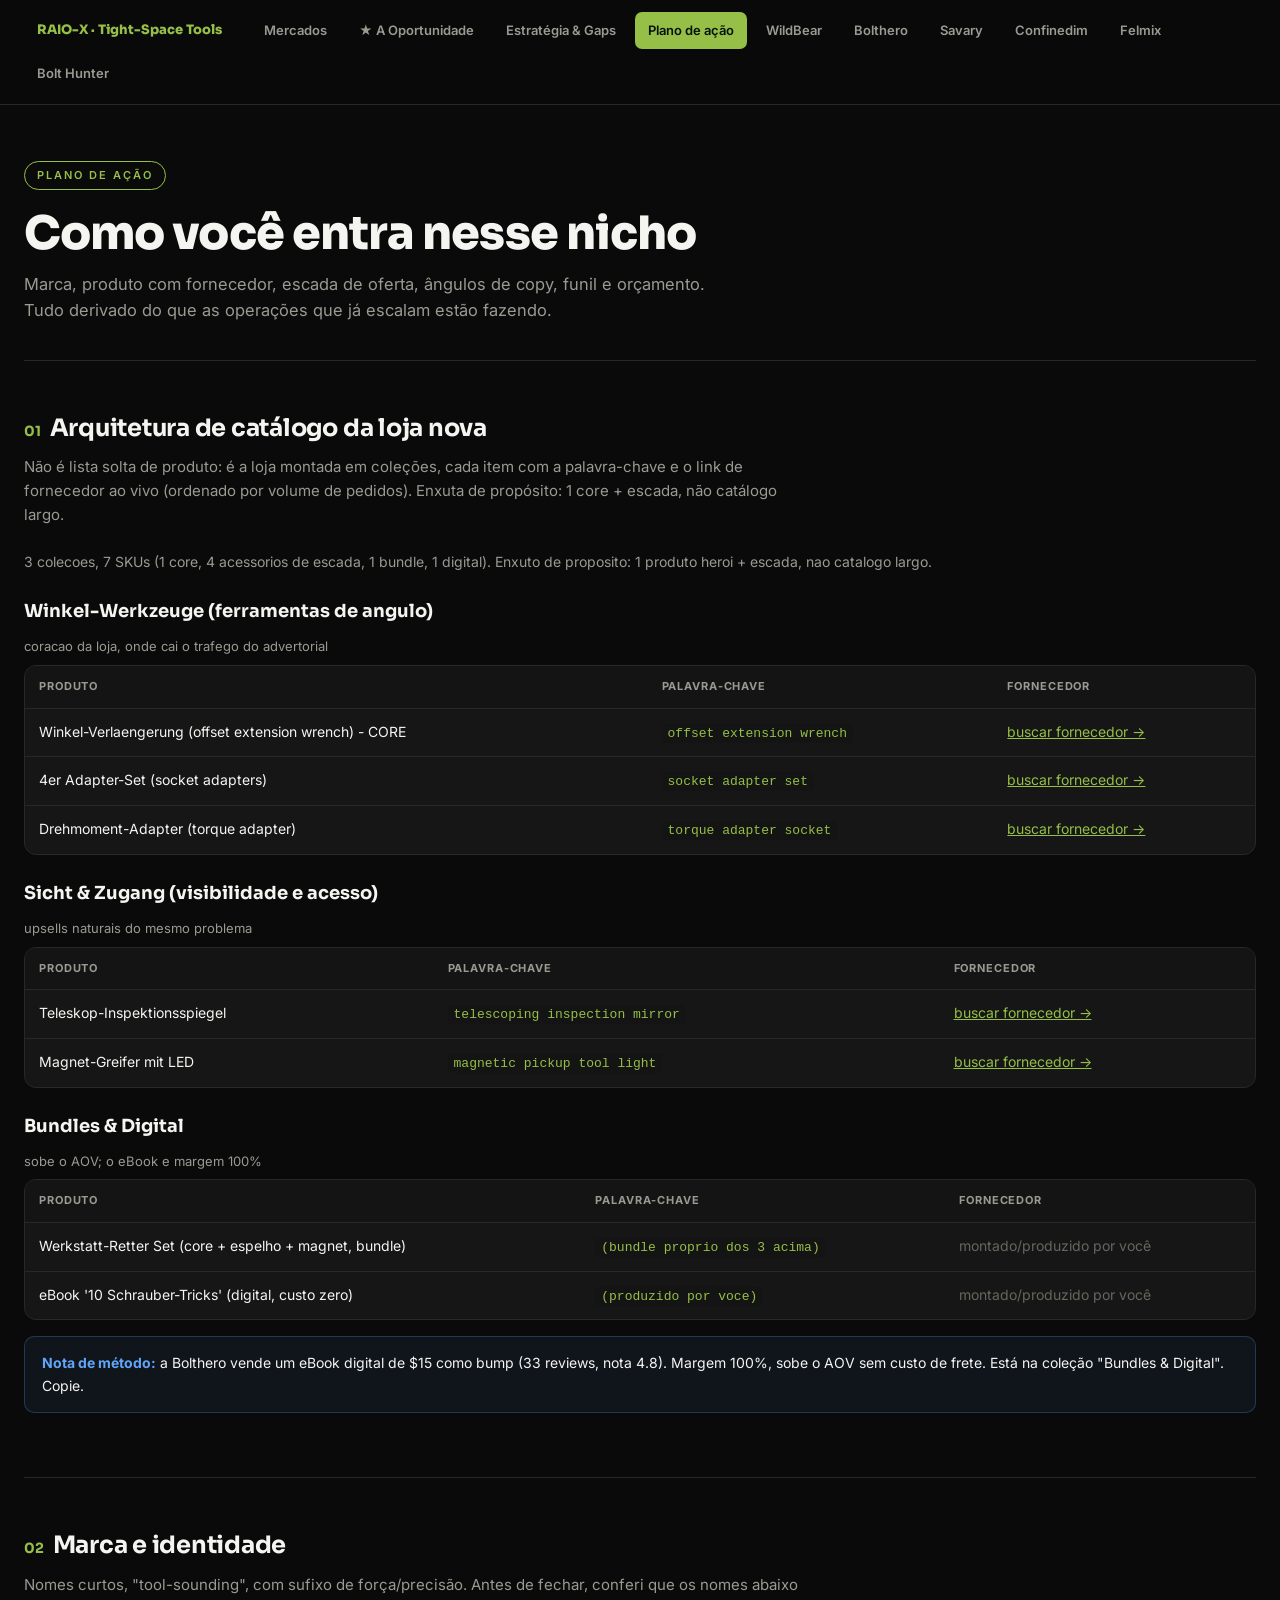
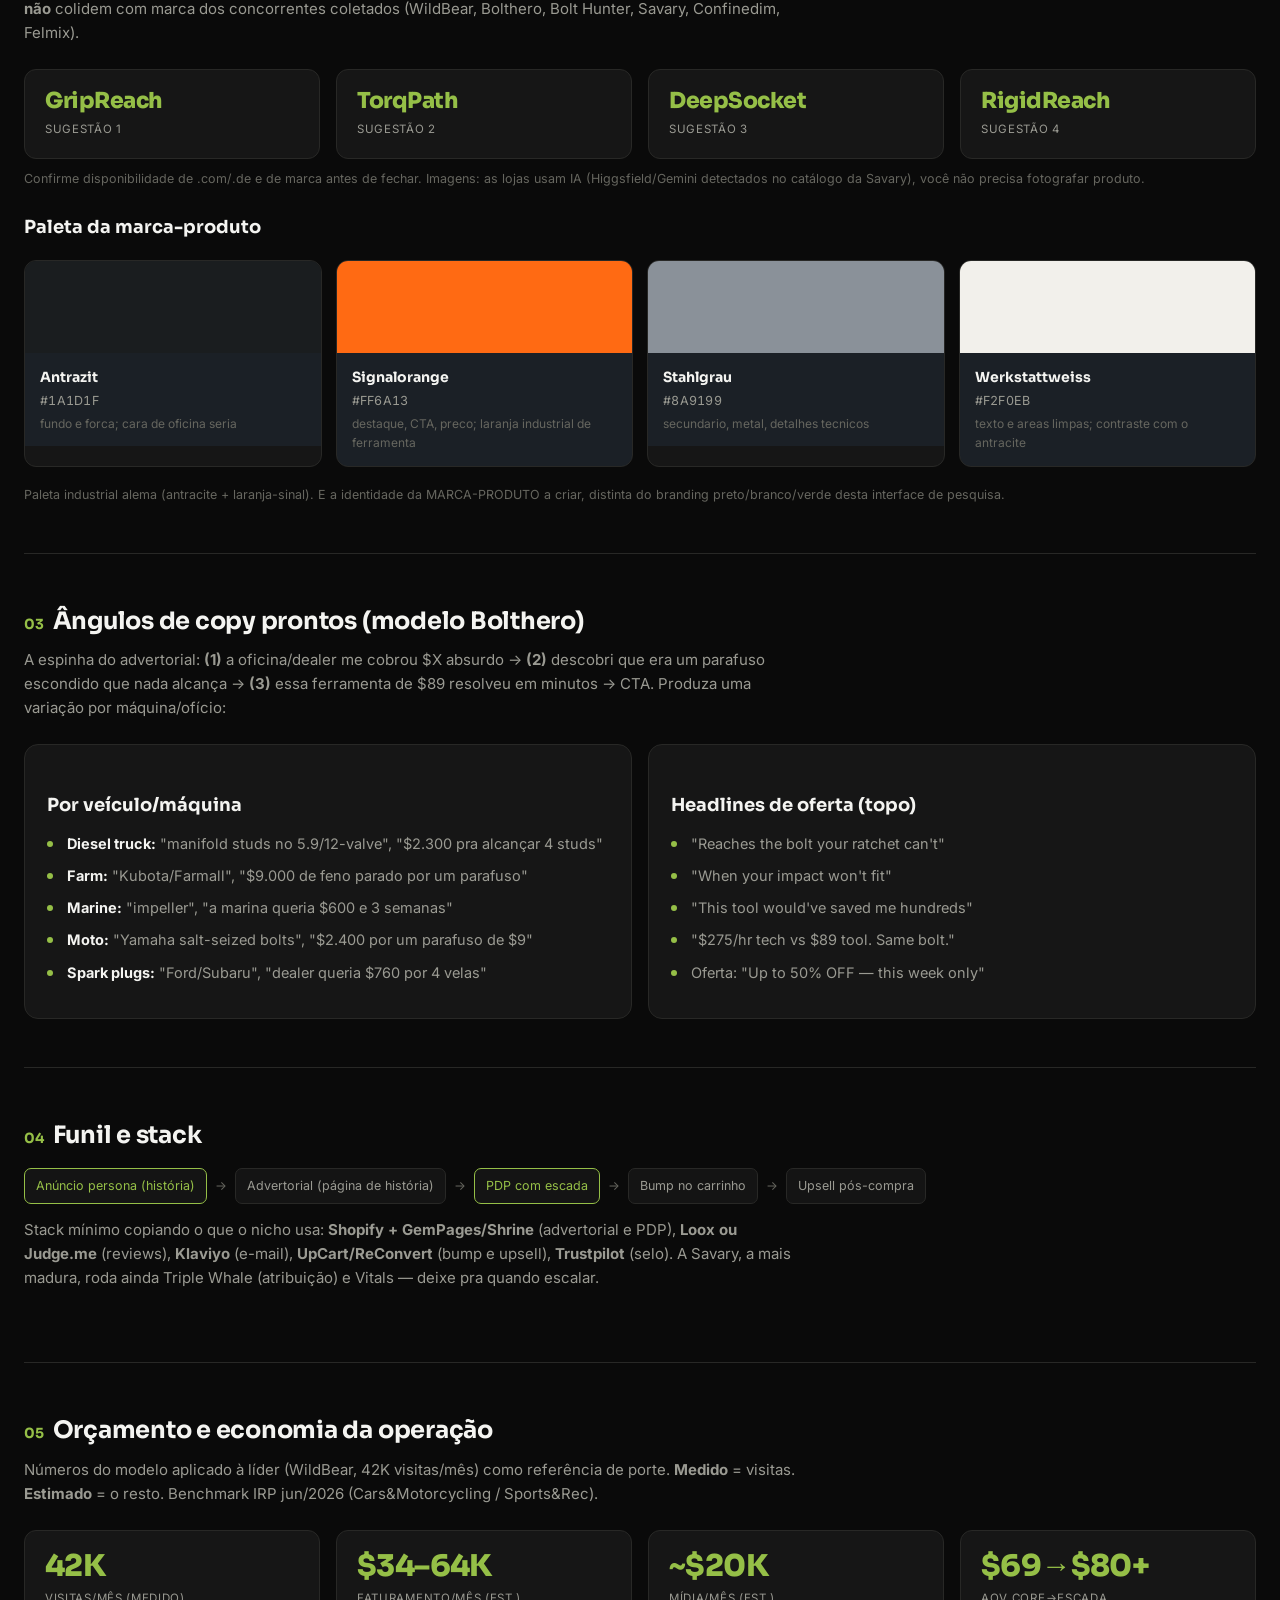
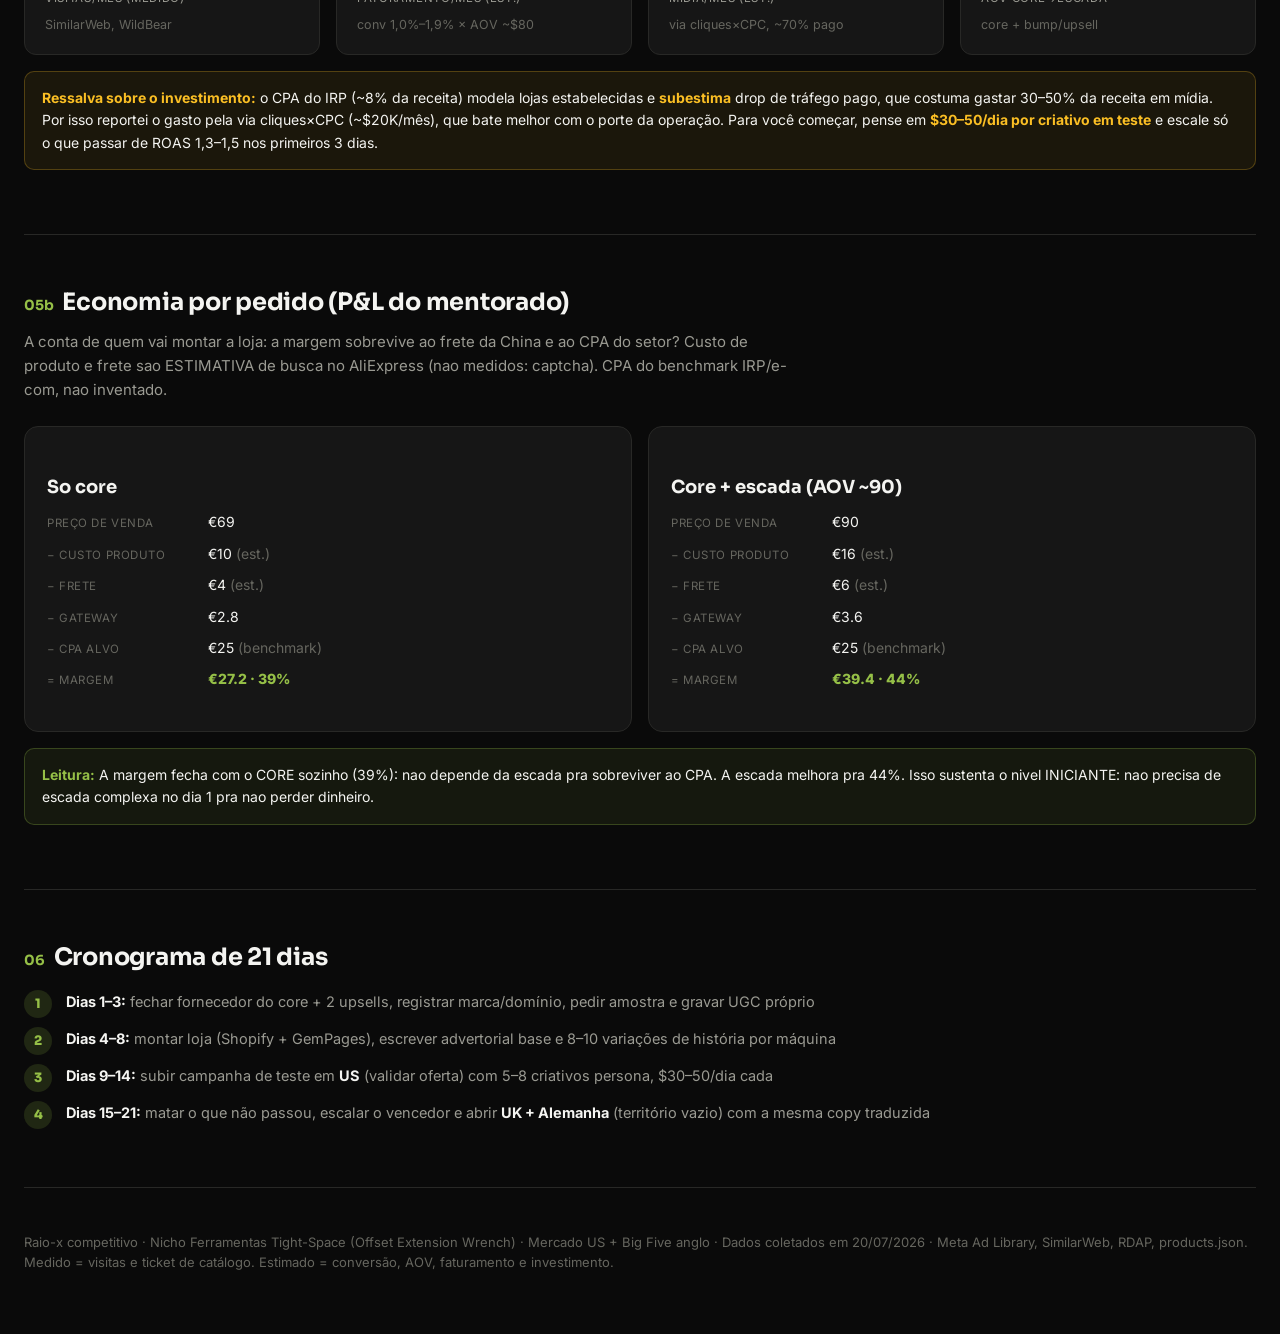
==== plano-de-acao.html @ df933749 "Raio-x competitivo: nicho Tight-Space Tools (offset extension wrench) Analise de 6 lojas de dropship" ====
<!doctype html><html lang="pt-BR"><head><meta charset="utf-8">
<meta name="viewport" content="width=device-width,initial-scale=1">
<title>Plano de ação · Tight-Space Tools</title><link rel="stylesheet" href="estilo.css"></head><body><div class="nav"><div class="wrap"><a class="home" href="index.html">RAIO-X · Tight-Space Tools</a><a class="" href="mercados.html">Mercados</a><a class="" href="oportunidade.html">★ A Oportunidade</a><a class="" href="estrategia.html">Estratégia & Gaps</a><a class="on" href="plano-de-acao.html">Plano de ação</a><a class="" href="loja-wildbear.html">WildBear</a><a class="" href="loja-bolthero.html">Bolthero</a><a class="" href="loja-savary.html">Savary</a><a class="" href="loja-confinedim.html">Confinedim</a><a class="" href="loja-felmix.html">Felmix</a><a class="" href="loja-bolthunter.html">Bolt Hunter</a></div></div><div class="wrap">
<header>
<span class="tag">Plano de ação</span>
<h1>Como você entra nesse nicho</h1>
<p class="sub">Marca, produto com fornecedor, escada de oferta, ângulos de copy, funil e orçamento. Tudo derivado do que as operações que já escalam estão fazendo.</p>
</header>

<section>
<h2><span class="n">01</span>Arquitetura de catálogo da loja nova</h2>
<p class="lead">Não é lista solta de produto: é a loja montada em coleções, cada item com a palavra-chave e o link de fornecedor ao vivo (ordenado por volume de pedidos). Enxuta de propósito: 1 core + escada, não catálogo largo.</p>
<p style="color:var(--dim);font-size:14px;margin-bottom:16px">3 colecoes, 7 SKUs (1 core, 4 acessorios de escada, 1 bundle, 1 digital). Enxuto de proposito: 1 produto heroi + escada, nao catalogo largo.</p><h3>Winkel-Werkzeuge (ferramentas de angulo)</h3><p style="color:var(--dim);font-size:13px;margin:4px 0 8px">coracao da loja, onde cai o trafego do advertorial</p><div class="tblwrap"><table><thead><tr><th>Produto</th><th>Palavra-chave</th><th>Fornecedor</th></tr></thead><tbody><tr><td>Winkel-Verlaengerung (offset extension wrench) - CORE</td><td><code>offset extension wrench</code></td><td><a href="https://www.aliexpress.com/w/wholesale-offset-extension-wrench.html?SortType=total_tranpro_desc">buscar fornecedor →</a></td></tr><tr><td>4er Adapter-Set (socket adapters)</td><td><code>socket adapter set</code></td><td><a href="https://www.aliexpress.com/w/wholesale-socket-adapter-set.html?SortType=total_tranpro_desc">buscar fornecedor →</a></td></tr><tr><td>Drehmoment-Adapter (torque adapter)</td><td><code>torque adapter socket</code></td><td><a href="https://www.aliexpress.com/w/wholesale-torque-adapter-socket.html?SortType=total_tranpro_desc">buscar fornecedor →</a></td></tr></tbody></table></div><h3>Sicht & Zugang (visibilidade e acesso)</h3><p style="color:var(--dim);font-size:13px;margin:4px 0 8px">upsells naturais do mesmo problema</p><div class="tblwrap"><table><thead><tr><th>Produto</th><th>Palavra-chave</th><th>Fornecedor</th></tr></thead><tbody><tr><td>Teleskop-Inspektionsspiegel</td><td><code>telescoping inspection mirror</code></td><td><a href="https://www.aliexpress.com/w/wholesale-telescoping-inspection-mirror.html?SortType=total_tranpro_desc">buscar fornecedor →</a></td></tr><tr><td>Magnet-Greifer mit LED</td><td><code>magnetic pickup tool light</code></td><td><a href="https://www.aliexpress.com/w/wholesale-magnetic-pickup-tool-light.html?SortType=total_tranpro_desc">buscar fornecedor →</a></td></tr></tbody></table></div><h3>Bundles & Digital</h3><p style="color:var(--dim);font-size:13px;margin:4px 0 8px">sobe o AOV; o eBook e margem 100%</p><div class="tblwrap"><table><thead><tr><th>Produto</th><th>Palavra-chave</th><th>Fornecedor</th></tr></thead><tbody><tr><td>Werkstatt-Retter Set (core + espelho + magnet, bundle)</td><td><code>(bundle proprio dos 3 acima)</code></td><td><span style="color:var(--dim2)">montado/produzido por você</span></td></tr><tr><td>eBook '10 Schrauber-Tricks' (digital, custo zero)</td><td><code>(produzido por voce)</code></td><td><span style="color:var(--dim2)">montado/produzido por você</span></td></tr></tbody></table></div>
<div class="info note"><b>Nota de método:</b> a Bolthero vende um eBook digital de $15 como bump (33 reviews, nota 4.8). Margem 100%, sobe o AOV sem custo de frete. Está na coleção "Bundles & Digital". Copie.</div>
</section>

<section>
<h2><span class="n">02</span>Marca e identidade</h2>
<p class="lead">Nomes curtos, "tool-sounding", com sufixo de força/precisão. Antes de fechar, conferi que os nomes abaixo <b>não</b> colidem com marca dos concorrentes coletados (WildBear, Bolthero, Bolt Hunter, Savary, Confinedim, Felmix).</p>
<div class="grid g4">
<div class="stat"><div class="v sm">GripReach</div><div class="l">sugestão 1</div></div>
<div class="stat"><div class="v sm">TorqPath</div><div class="l">sugestão 2</div></div>
<div class="stat"><div class="v sm">DeepSocket</div><div class="l">sugestão 3</div></div>
<div class="stat"><div class="v sm">RigidReach</div><div class="l">sugestão 4</div></div>
</div>
<p style="color:var(--dim2);font-size:12.5px;margin-top:10px">Confirme disponibilidade de .com/.de e de marca antes de fechar. Imagens: as lojas usam IA (Higgsfield/Gemini detectados no catálogo da Savary), você não precisa fotografar produto.</p>
<h3>Paleta da marca-produto</h3>
<div class="palette"><div class="swatch"><div class="sw" style="background:#1A1D1F"></div><div class="info"><b>Antrazit</b><div class="hex">#1A1D1F</div><div class="fn">fundo e forca; cara de oficina seria</div></div></div><div class="swatch"><div class="sw" style="background:#FF6A13"></div><div class="info"><b>Signalorange</b><div class="hex">#FF6A13</div><div class="fn">destaque, CTA, preco; laranja industrial de ferramenta</div></div></div><div class="swatch"><div class="sw" style="background:#8A9199"></div><div class="info"><b>Stahlgrau</b><div class="hex">#8A9199</div><div class="fn">secundario, metal, detalhes tecnicos</div></div></div><div class="swatch"><div class="sw" style="background:#F2F0EB"></div><div class="info"><b>Werkstattweiss</b><div class="hex">#F2F0EB</div><div class="fn">texto e areas limpas; contraste com o antracite</div></div></div></div><p style="color:var(--dim2);font-size:12.5px;margin-top:6px">Paleta industrial alema (antracite + laranja-sinal). E a identidade da MARCA-PRODUTO a criar, distinta do branding preto/branco/verde desta interface de pesquisa.</p>
</section>

<section>
<h2><span class="n">03</span>Ângulos de copy prontos (modelo Bolthero)</h2>
<p class="lead">A espinha do advertorial: <b>(1)</b> a oficina/dealer me cobrou $X absurdo → <b>(2)</b> descobri que era um parafuso escondido que nada alcança → <b>(3)</b> essa ferramenta de $89 resolveu em minutos → CTA. Produza uma variação por máquina/ofício:</p>
<div class="grid g2">
<div class="card"><h3>Por veículo/máquina</h3><ul class="cl">
<li><b>Diesel truck:</b> "manifold studs no 5.9/12-valve", "$2.300 pra alcançar 4 studs"</li>
<li><b>Farm:</b> "Kubota/Farmall", "$9.000 de feno parado por um parafuso"</li>
<li><b>Marine:</b> "impeller", "a marina queria $600 e 3 semanas"</li>
<li><b>Moto:</b> "Yamaha salt-seized bolts", "$2.400 por um parafuso de $9"</li>
<li><b>Spark plugs:</b> "Ford/Subaru", "dealer queria $760 por 4 velas"</li>
</ul></div>
<div class="card"><h3>Headlines de oferta (topo)</h3><ul class="cl">
<li>"Reaches the bolt your ratchet can't"</li>
<li>"When your impact won't fit"</li>
<li>"This tool would've saved me hundreds"</li>
<li>"$275/hr tech vs $89 tool. Same bolt."</li>
<li>Oferta: "Up to 50% OFF — this week only"</li>
</ul></div>
</div>
</section>

<section>
<h2><span class="n">04</span>Funil e stack</h2>
<div class="funnel">
<i class="k">Anúncio persona (história)</i><s>→</s><i>Advertorial (página de história)</i><s>→</s><i class="k">PDP com escada</i><s>→</s><i>Bump no carrinho</i><s>→</s><i>Upsell pós-compra</i>
</div>
<p class="lead">Stack mínimo copiando o que o nicho usa: <b>Shopify + GemPages/Shrine</b> (advertorial e PDP), <b>Loox ou Judge.me</b> (reviews), <b>Klaviyo</b> (e-mail), <b>UpCart/ReConvert</b> (bump e upsell), <b>Trustpilot</b> (selo). A Savary, a mais madura, roda ainda Triple Whale (atribuição) e Vitals — deixe pra quando escalar.</p>
</section>

<section>
<h2><span class="n">05</span>Orçamento e economia da operação</h2>
<p class="lead">Números do modelo aplicado à líder (WildBear, 42K visitas/mês) como referência de porte. <b>Medido</b> = visitas. <b>Estimado</b> = o resto. Benchmark IRP jun/2026 (Cars&Motorcycling / Sports&Rec).</p>
<div class="grid g4">
<div class="stat"><div class="v">42K</div><div class="l">visitas/mês (medido)</div><div class="d">SimilarWeb, WildBear</div></div>
<div class="stat"><div class="v">$34–64K</div><div class="l">faturamento/mês (est.)</div><div class="d">conv 1,0%–1,9% × AOV ~$80</div></div>
<div class="stat"><div class="v">~$20K</div><div class="l">mídia/mês (est.)</div><div class="d">via cliques×CPC, ~70% pago</div></div>
<div class="stat"><div class="v">$69→$80+</div><div class="l">AOV core→escada</div><div class="d">core + bump/upsell</div></div>
</div>
<div class="note"><b>Ressalva sobre o investimento:</b> o CPA do IRP (~8% da receita) modela lojas estabelecidas e <b>subestima</b> drop de tráfego pago, que costuma gastar 30–50% da receita em mídia. Por isso reportei o gasto pela via cliques×CPC (~$20K/mês), que bate melhor com o porte da operação. Para você começar, pense em <b>$30–50/dia por criativo em teste</b> e escale só o que passar de ROAS 1,3–1,5 nos primeiros 3 dias.</div>
</section>

<section>
<h2><span class="n">05b</span>Economia por pedido (P&L do mentorado)</h2>
<p class="lead">A conta de quem vai montar a loja: a margem sobrevive ao frete da China e ao CPA do setor? Custo de produto e frete sao ESTIMATIVA de busca no AliExpress (nao medidos: captcha). CPA do benchmark IRP/e-com, nao inventado.</p>
<div class="grid g2"><div class="card"><h3>So core</h3><dl class="kv"><dt>Preço de venda</dt><dd>€69</dd><dt>− Custo produto</dt><dd>€10 <span style="color:var(--dim2)">(est.)</span></dd><dt>− Frete</dt><dd>€4 <span style="color:var(--dim2)">(est.)</span></dd><dt>− Gateway</dt><dd>€2.8</dd><dt>− CPA alvo</dt><dd>€25 <span style="color:var(--dim2)">(benchmark)</span></dd><dt>= Margem</dt><dd style="color:var(--acc);font-weight:800">€27.2 · 39%</dd></dl></div><div class="card"><h3>Core + escada (AOV ~90)</h3><dl class="kv"><dt>Preço de venda</dt><dd>€90</dd><dt>− Custo produto</dt><dd>€16 <span style="color:var(--dim2)">(est.)</span></dd><dt>− Frete</dt><dd>€6 <span style="color:var(--dim2)">(est.)</span></dd><dt>− Gateway</dt><dd>€3.6</dd><dt>− CPA alvo</dt><dd>€25 <span style="color:var(--dim2)">(benchmark)</span></dd><dt>= Margem</dt><dd style="color:var(--acc);font-weight:800">€39.4 · 44%</dd></dl></div></div>
<div class="good note"><b>Leitura:</b> A margem fecha com o CORE sozinho (39%): nao depende da escada pra sobreviver ao CPA. A escada melhora pra 44%. Isso sustenta o nivel INICIANTE: nao precisa de escada complexa no dia 1 pra nao perder dinheiro.</div>
</section>


<section>
<h2><span class="n">06</span>Cronograma de 21 dias</h2>
<ol class="steps">
<li><b>Dias 1–3:</b> fechar fornecedor do core + 2 upsells, registrar marca/domínio, pedir amostra e gravar UGC próprio</li>
<li><b>Dias 4–8:</b> montar loja (Shopify + GemPages), escrever advertorial base e 8–10 variações de história por máquina</li>
<li><b>Dias 9–14:</b> subir campanha de teste em <b>US</b> (validar oferta) com 5–8 criativos persona, $30–50/dia cada</li>
<li><b>Dias 15–21:</b> matar o que não passou, escalar o vencedor e abrir <b>UK + Alemanha</b> (território vazio) com a mesma copy traduzida</li>
</ol>
</section>
</div><footer><div class="wrap">Raio-x competitivo · Nicho Ferramentas Tight-Space (Offset Extension Wrench) · Mercado US + Big Five anglo · Dados coletados em 20/07/2026 · Meta Ad Library, SimilarWeb, RDAP, products.json. Medido = visitas e ticket de catálogo. Estimado = conversão, AOV, faturamento e investimento.</div></footer></body></html>
---- estilo.css ----
@import url('https://fonts.googleapis.com/css2?family=Sora:wght@600;700;800&family=Inter:wght@400;500;600;700&display=swap');
*{margin:0;padding:0;box-sizing:border-box}
/* BRANDING da interface (Nicanor/Global Brand): PRETO · BRANCO · VERDE SHOPIFY.
   A paleta da MARCA-PRODUTO (Petroleo/Areia/Terracota/Musgo/Grafite) aparece
   apenas como swatches no plano de acao, com hex inline, sem afetar o tema. */
:root{
  --bg:#0A0A0A;        /* preto - fundo */
  --bg2:#141414;       /* preto elevado - th, frames */
  --card:#161616;      /* card */
  --line:#282826;      /* borda */
  --txt:#F4F4F1;       /* branco - texto */
  --dim:#9a9a92;       /* texto secundario */
  --dim2:#66665f;      /* texto terciario */
  --acc:#95BF47;       /* verde Shopify - destaque, numeros, acao */
  --acc-dk:#7aa338;    /* verde escuro (hover) */
  --warn:#fbbf24;      /* ambar - observar */
  --bad:#f87171;       /* vermelho - perigo/fora */
  --info:#60a5fa;      /* azul - info */
  --font-title:'Sora',-apple-system,BlinkMacSystemFont,'Segoe UI',sans-serif;
  --font-body:'Inter',-apple-system,BlinkMacSystemFont,'Segoe UI',sans-serif;
}
body{background:var(--bg);color:var(--txt);font-family:var(--font-body);line-height:1.6;-webkit-font-smoothing:antialiased}
.wrap{max-width:1280px;margin:0 auto;padding:0 24px}
a{color:var(--acc)}

/* NAV */
.nav{position:sticky;top:0;z-index:100;background:rgba(10,10,10,.94);backdrop-filter:blur(10px);border-bottom:1px solid var(--line)}
.nav .wrap{display:flex;align-items:center;gap:6px;flex-wrap:wrap;padding-top:12px;padding-bottom:12px}
.nav a{color:var(--dim);text-decoration:none;font-size:13px;font-weight:600;padding:7px 12px;border-radius:7px;border:1px solid transparent;white-space:nowrap}
.nav a:hover{color:var(--txt);border-color:var(--line)}
.nav a.on{background:var(--acc);color:#06120b}
.nav .home{color:var(--acc);font-weight:800;margin-right:10px;font-family:var(--font-title)}

header{padding:56px 0 36px;border-bottom:1px solid var(--line)}
.tag{display:inline-block;font-size:11px;letter-spacing:.18em;text-transform:uppercase;color:var(--acc);border:1px solid var(--acc);padding:5px 12px;border-radius:100px;margin-bottom:18px;font-weight:600}
h1{font-family:var(--font-title);font-size:clamp(28px,4.6vw,46px);line-height:1.1;font-weight:800;letter-spacing:-.02em;margin-bottom:12px;color:var(--txt)}
h1 em{font-style:normal;color:var(--acc)}
.sub{font-size:16.5px;color:var(--dim);max-width:720px}
.meta{margin-top:22px;font-size:13px;color:var(--dim2);display:flex;gap:20px;flex-wrap:wrap;align-items:center}
.meta a{color:var(--acc);text-decoration:none}
.meta a:hover{text-decoration:underline}
h2{font-family:var(--font-title);font-size:24px;font-weight:700;margin:0 0 8px;letter-spacing:-.01em;color:var(--txt)}
h2 .n{color:var(--acc);font-size:14px;font-weight:700;margin-right:9px}
h3{font-family:var(--font-title);font-size:18px;font-weight:700;margin:24px 0 10px;color:var(--txt)}
section{padding:48px 0;border-bottom:1px solid var(--line)}
.lead{color:var(--dim);margin-bottom:24px;max-width:780px;font-size:15px}
.big{font-size:19px;color:var(--txt);font-weight:600;margin:22px 0 10px}

.grid{display:grid;gap:16px}
.g5{grid-template-columns:repeat(auto-fit,minmax(180px,1fr))}
.g4{grid-template-columns:repeat(auto-fit,minmax(210px,1fr))}
.g3{grid-template-columns:repeat(auto-fit,minmax(270px,1fr))}
.g2{grid-template-columns:repeat(auto-fit,minmax(330px,1fr))}

.stat{background:var(--card);border:1px solid var(--line);border-radius:12px;padding:20px}
.stat .v{font-family:var(--font-title);font-size:30px;font-weight:800;color:var(--acc);letter-spacing:-.02em;line-height:1}
.stat .v.sm{font-size:22px}
.stat .l{font-size:11.5px;color:var(--dim);margin-top:8px;text-transform:uppercase;letter-spacing:.06em}
.stat .d{font-size:12.5px;color:var(--dim2);margin-top:9px;line-height:1.45}

.tblwrap{overflow-x:auto;border:1px solid var(--line);border-radius:12px;background:var(--card)}
table{width:100%;border-collapse:collapse;font-size:14px;min-width:680px}
th{background:var(--bg2);padding:12px 14px;text-align:left;font-size:11px;text-transform:uppercase;letter-spacing:.08em;color:var(--dim);font-weight:700;white-space:nowrap;border-bottom:1px solid var(--line)}
td{padding:12px 14px;border-bottom:1px solid var(--line);vertical-align:top}
tr:last-child td{border-bottom:none}
tr:hover td{background:rgba(149,191,71,.04)}
.num{font-variant-numeric:tabular-nums;font-weight:700}
.up{color:var(--acc)}.down{color:var(--bad)}

.pill{display:inline-block;padding:3px 9px;border-radius:5px;font-size:11px;font-weight:700;white-space:nowrap}
.p-a{background:rgba(149,191,71,.16);color:var(--acc)}
.p-b{background:rgba(251,191,36,.14);color:var(--warn)}
.p-c{background:rgba(248,113,113,.14);color:var(--bad)}
.p-i{background:rgba(96,165,250,.14);color:var(--info)}
.p-n{background:rgba(154,154,146,.12);color:var(--dim)}

.card{background:var(--card);border:1px solid var(--line);border-radius:14px;padding:22px}
.note{background:rgba(251,191,36,.07);border:1px solid rgba(251,191,36,.25);border-radius:10px;padding:15px 17px;font-size:14px;margin:16px 0}
.note b{color:var(--warn)}
.danger{background:rgba(248,113,113,.07);border-color:rgba(248,113,113,.25)}.danger b{color:var(--bad)}
.good{background:rgba(149,191,71,.08);border-color:rgba(149,191,71,.28)}.good b{color:var(--acc)}
.info{background:rgba(96,165,250,.07);border-color:rgba(96,165,250,.25)}.info b{color:var(--info)}

ul.cl{list-style:none;margin:12px 0}
ul.cl li{padding-left:20px;position:relative;margin-bottom:9px;font-size:14.5px;color:var(--dim)}
ul.cl li::before{content:'';position:absolute;left:0;top:9px;width:6px;height:6px;border-radius:50%;background:var(--acc)}
ul.cl li b{color:var(--txt)}
ol.steps{list-style:none;counter-reset:s;margin:14px 0}
ol.steps li{counter-increment:s;padding-left:42px;position:relative;margin-bottom:14px;font-size:14.5px;color:var(--dim)}
ol.steps li::before{content:counter(s);position:absolute;left:0;top:0;width:28px;height:28px;border-radius:50%;background:rgba(149,191,71,.16);color:var(--acc);font-weight:800;font-size:13px;display:flex;align-items:center;justify-content:center;font-family:var(--font-title)}
ol.steps li b{color:var(--txt)}

.kv{display:grid;grid-template-columns:145px 1fr;gap:9px 16px;font-size:14px;margin-bottom:18px}
.kv dt{color:var(--dim2);font-size:11.5px;text-transform:uppercase;letter-spacing:.05em;padding-top:3px}
.kv dd{color:var(--txt)}

/* LINKS no topo da pagina de loja: site da loja (verde Shopify) + biblioteca de anuncios (branco) */
.toplinks{display:flex;flex-direction:column;gap:9px;align-items:flex-start;margin-top:16px}
.adlib{display:inline-flex;align-items:center;gap:7px;text-decoration:none;font-size:13.5px;font-weight:700;padding:11px 17px;border-radius:9px;cursor:pointer;transition:.15s;background:var(--txt);color:#0A0A0A;border:1px solid var(--txt)}
.adlib:hover{background:#fff;border-color:#fff;transform:translateY(-1px)}
.adlib.store{background:var(--acc);border-color:var(--acc);color:#06120b}
.adlib.store:hover{background:var(--acc-dk);border-color:var(--acc-dk)}
.adlib.off{background:transparent;color:var(--dim2);border:1px dashed var(--line);cursor:default;font-weight:600}
.adlib.off:hover{transform:none}

/* BLOCO DE PALETA (identidade visual da marca-produto, no plano de acao) */
.palette{display:grid;grid-template-columns:repeat(auto-fit,minmax(150px,1fr));gap:14px;margin:18px 0}
.swatch{border:1px solid var(--line);border-radius:12px;overflow:hidden;background:var(--card)}
.swatch .sw{height:92px}
.swatch .info{padding:13px 15px}
.swatch .info b{display:block;font-size:14px;color:var(--txt);font-family:var(--font-title);font-weight:700}
.swatch .info .hex{font-size:12.5px;color:var(--dim);font-variant-numeric:tabular-nums;margin-top:3px;letter-spacing:.02em}
.swatch .info .fn{font-size:12px;color:var(--dim2);margin-top:3px}

/* PRODUTO HEROI */
.hero-prod{display:grid;grid-template-columns:1fr;gap:22px;background:linear-gradient(135deg,rgba(149,191,71,.09),rgba(149,191,71,.02));border:1px solid rgba(149,191,71,.3);border-radius:16px;padding:24px;margin:22px 0}
@media(min-width:760px){.hero-prod{grid-template-columns:280px 1fr}}
.hero-prod img{width:100%;border-radius:12px;background:#fff;border:1px solid var(--line)}
.hero-prod .r{font-size:11px;letter-spacing:.12em;text-transform:uppercase;color:var(--acc);font-weight:700;margin-bottom:7px}
.hero-prod h3{font-size:24px;margin:0 0 6px;color:var(--txt)}
.hero-prod .preco{font-family:var(--font-title);font-size:34px;font-weight:800;color:var(--acc);letter-spacing:-.02em;line-height:1.1}
.hero-prod .de{font-size:15px;color:var(--dim2);text-decoration:line-through;margin-left:9px;font-weight:500}
.hero-prod .off{font-size:12px;background:rgba(248,113,113,.15);color:var(--bad);padding:3px 8px;border-radius:5px;font-weight:700;margin-left:8px;vertical-align:middle}

/* PRINTS */
.shots{display:grid;grid-template-columns:1fr;gap:16px;margin:20px 0}
@media(min-width:820px){.shots{grid-template-columns:1fr 1fr}}
.shot{border:1px solid var(--line);border-radius:12px;overflow:hidden;background:var(--bg2)}
.shot .cap{padding:10px 14px;font-size:12px;color:var(--dim);border-bottom:1px solid var(--line);display:flex;justify-content:space-between;align-items:center;background:var(--card)}
.shot .cap b{color:var(--txt);font-size:12.5px}
.shot .cap a{color:var(--acc);text-decoration:none;font-size:11.5px}
.shot .frame{height:420px;overflow-y:auto;overflow-x:hidden;background:#fff}
.shot .frame::-webkit-scrollbar{width:9px}
.shot .frame::-webkit-scrollbar-track{background:var(--bg2)}
.shot .frame::-webkit-scrollbar-thumb{background:var(--line);border-radius:5px}
.shot img{width:100%;display:block}

a.btn{display:inline-block;font-size:12px;padding:6px 12px;border:1px solid var(--line);border-radius:6px;color:var(--dim);text-decoration:none;margin:3px 6px 3px 0;transition:.15s}
a.btn:hover{border-color:var(--acc);color:var(--acc)}
.chips span{display:inline-block;background:var(--bg2);border:1px solid var(--line);color:var(--dim);font-size:11.5px;padding:4px 9px;border-radius:5px;margin:0 5px 5px 0}
.chips span.hi{border-color:var(--acc);color:var(--acc)}
.funnel{display:flex;flex-wrap:wrap;gap:8px;align-items:center;margin:14px 0;font-size:12.5px}
.funnel i{font-style:normal;background:var(--bg2);border:1px solid var(--line);padding:7px 11px;border-radius:7px;color:var(--dim)}
.funnel i.k{border-color:var(--acc);color:var(--acc)}
.funnel s{text-decoration:none;color:var(--dim2)}
.bar{height:7px;background:var(--bg2);border-radius:4px;overflow:hidden;margin-top:6px;min-width:70px}
.bar i{display:block;height:100%;background:var(--acc);border-radius:4px}
code{background:var(--bg2);padding:2px 6px;border-radius:4px;font-size:13px;color:var(--acc)}
footer{padding:44px 0 68px;color:var(--dim2);font-size:13px}

.op{background:linear-gradient(135deg,rgba(149,191,71,.1),rgba(149,191,71,.02));border:1px solid rgba(149,191,71,.3);border-radius:14px;padding:24px;margin-bottom:16px}
.op h3{margin-top:0;color:var(--acc);font-size:20px}
.op .r{font-size:11px;letter-spacing:.12em;text-transform:uppercase;color:var(--dim2);font-weight:700;margin-bottom:8px}
.lojacard{background:var(--card);border:1px solid var(--line);border-radius:14px;padding:20px;text-decoration:none;display:block;transition:.15s}
.lojacard:hover{border-color:var(--acc);transform:translateY(-2px)}
.lojacard h3{margin:0 0 4px;font-size:19px;color:var(--txt)}
.lojacard .d{font-size:12.5px;color:var(--dim2)}
.lojacard .nums{display:flex;gap:16px;margin-top:14px;flex-wrap:wrap}
.lojacard .nums div{font-size:11px;color:var(--dim2);text-transform:uppercase;letter-spacing:.05em}
.lojacard .nums b{display:block;font-size:17px;color:var(--acc);font-variant-numeric:tabular-nums}
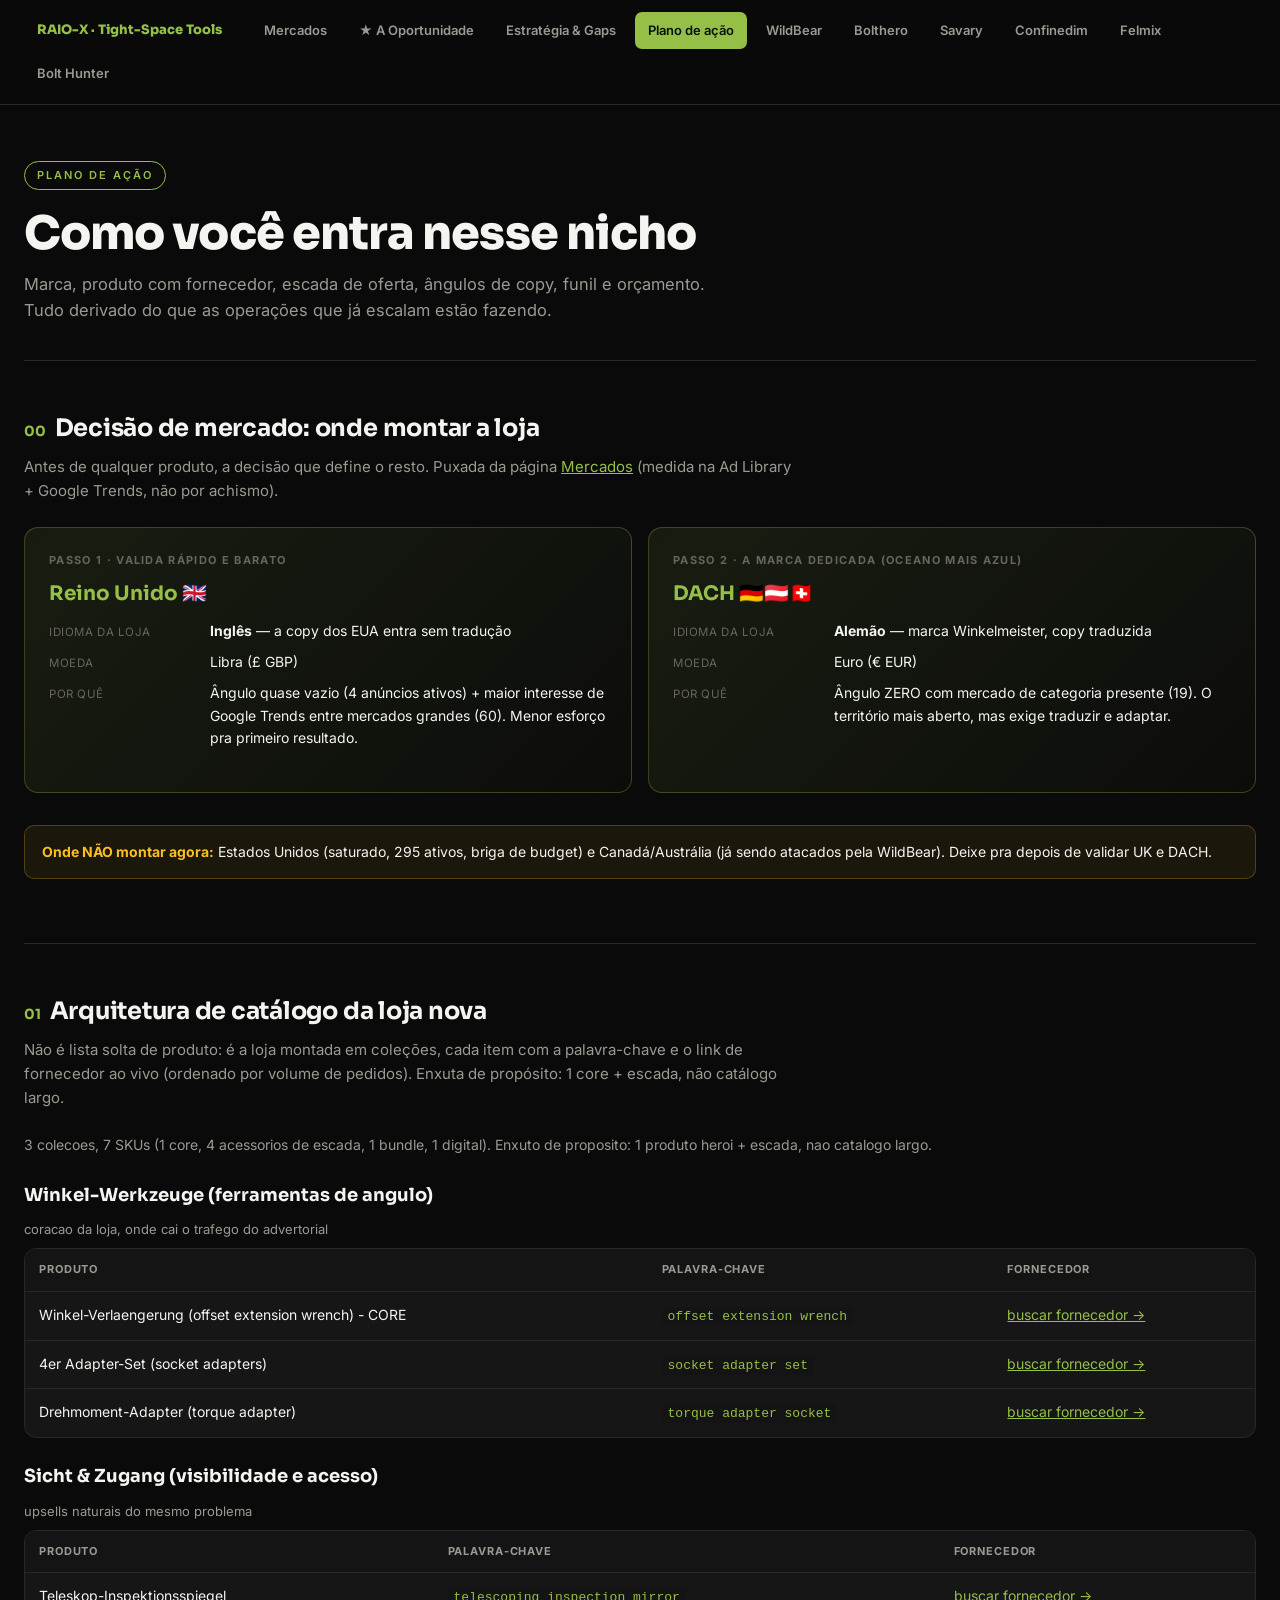
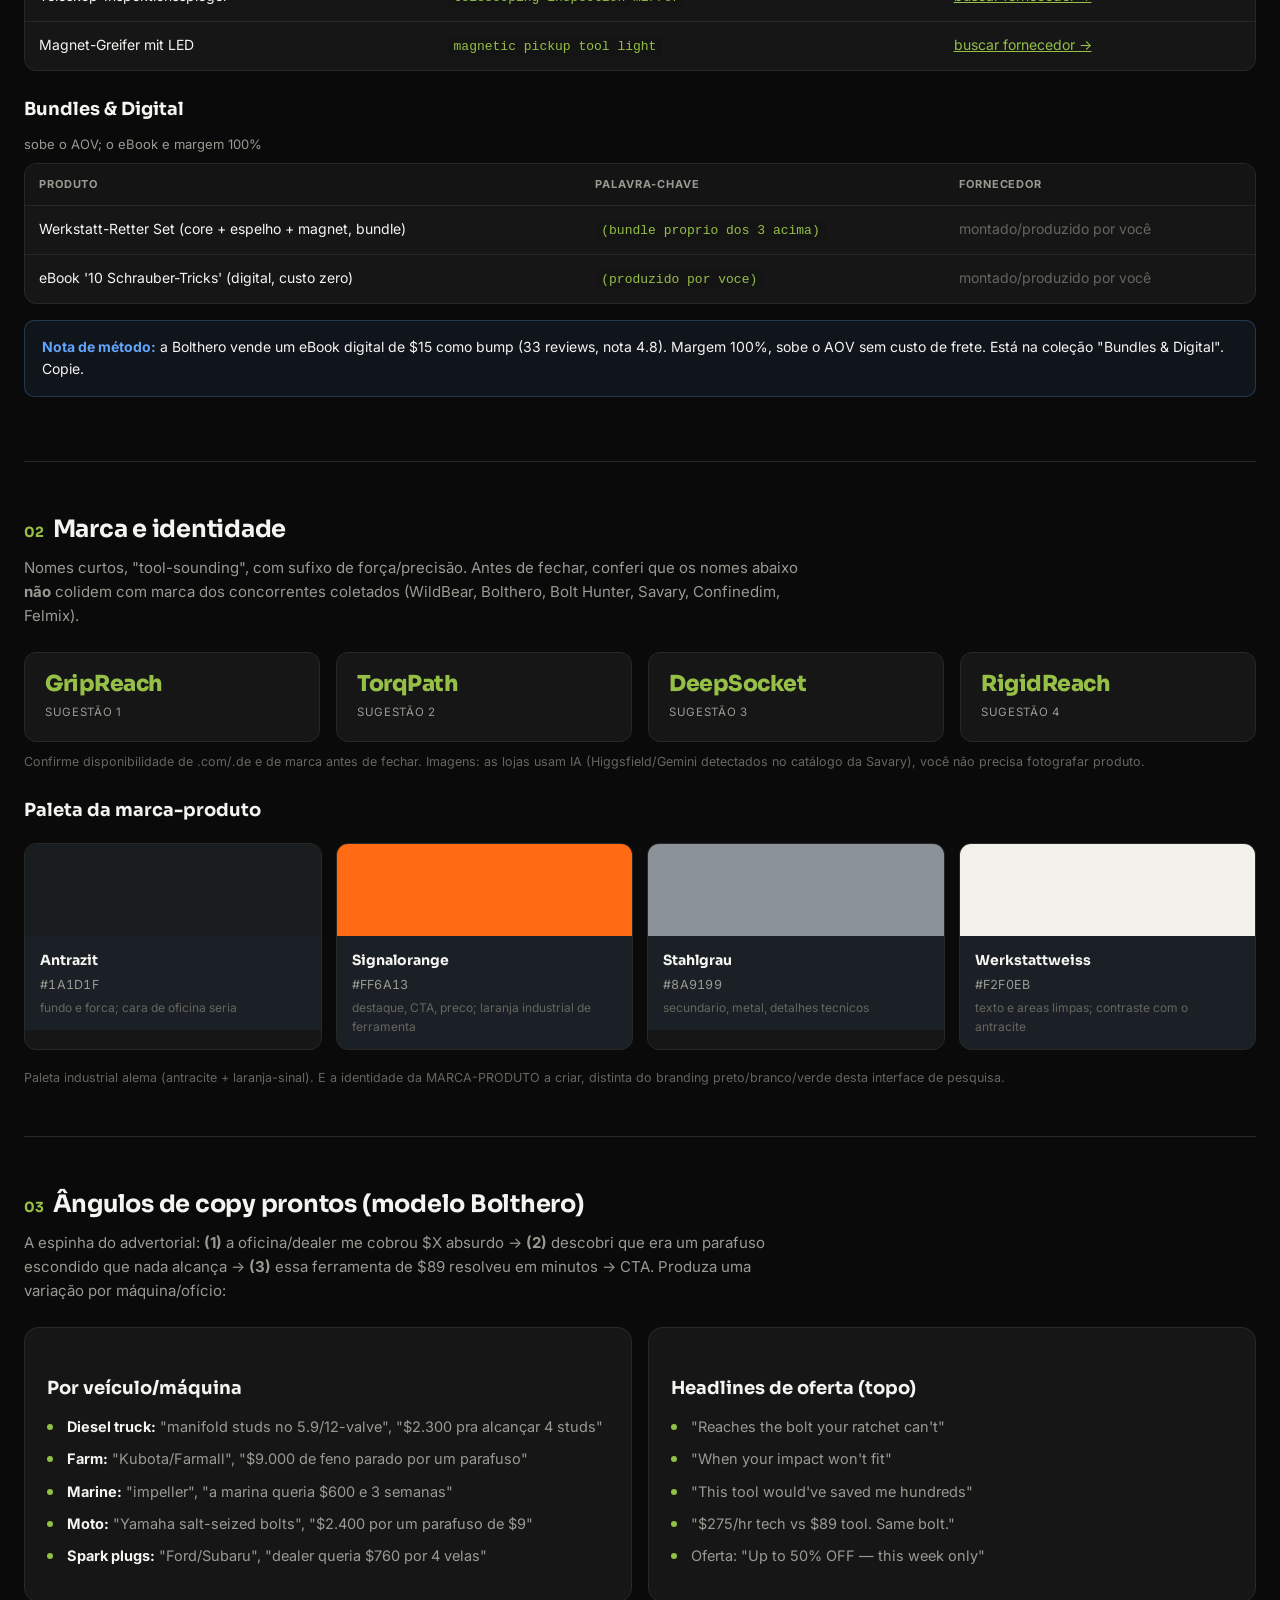
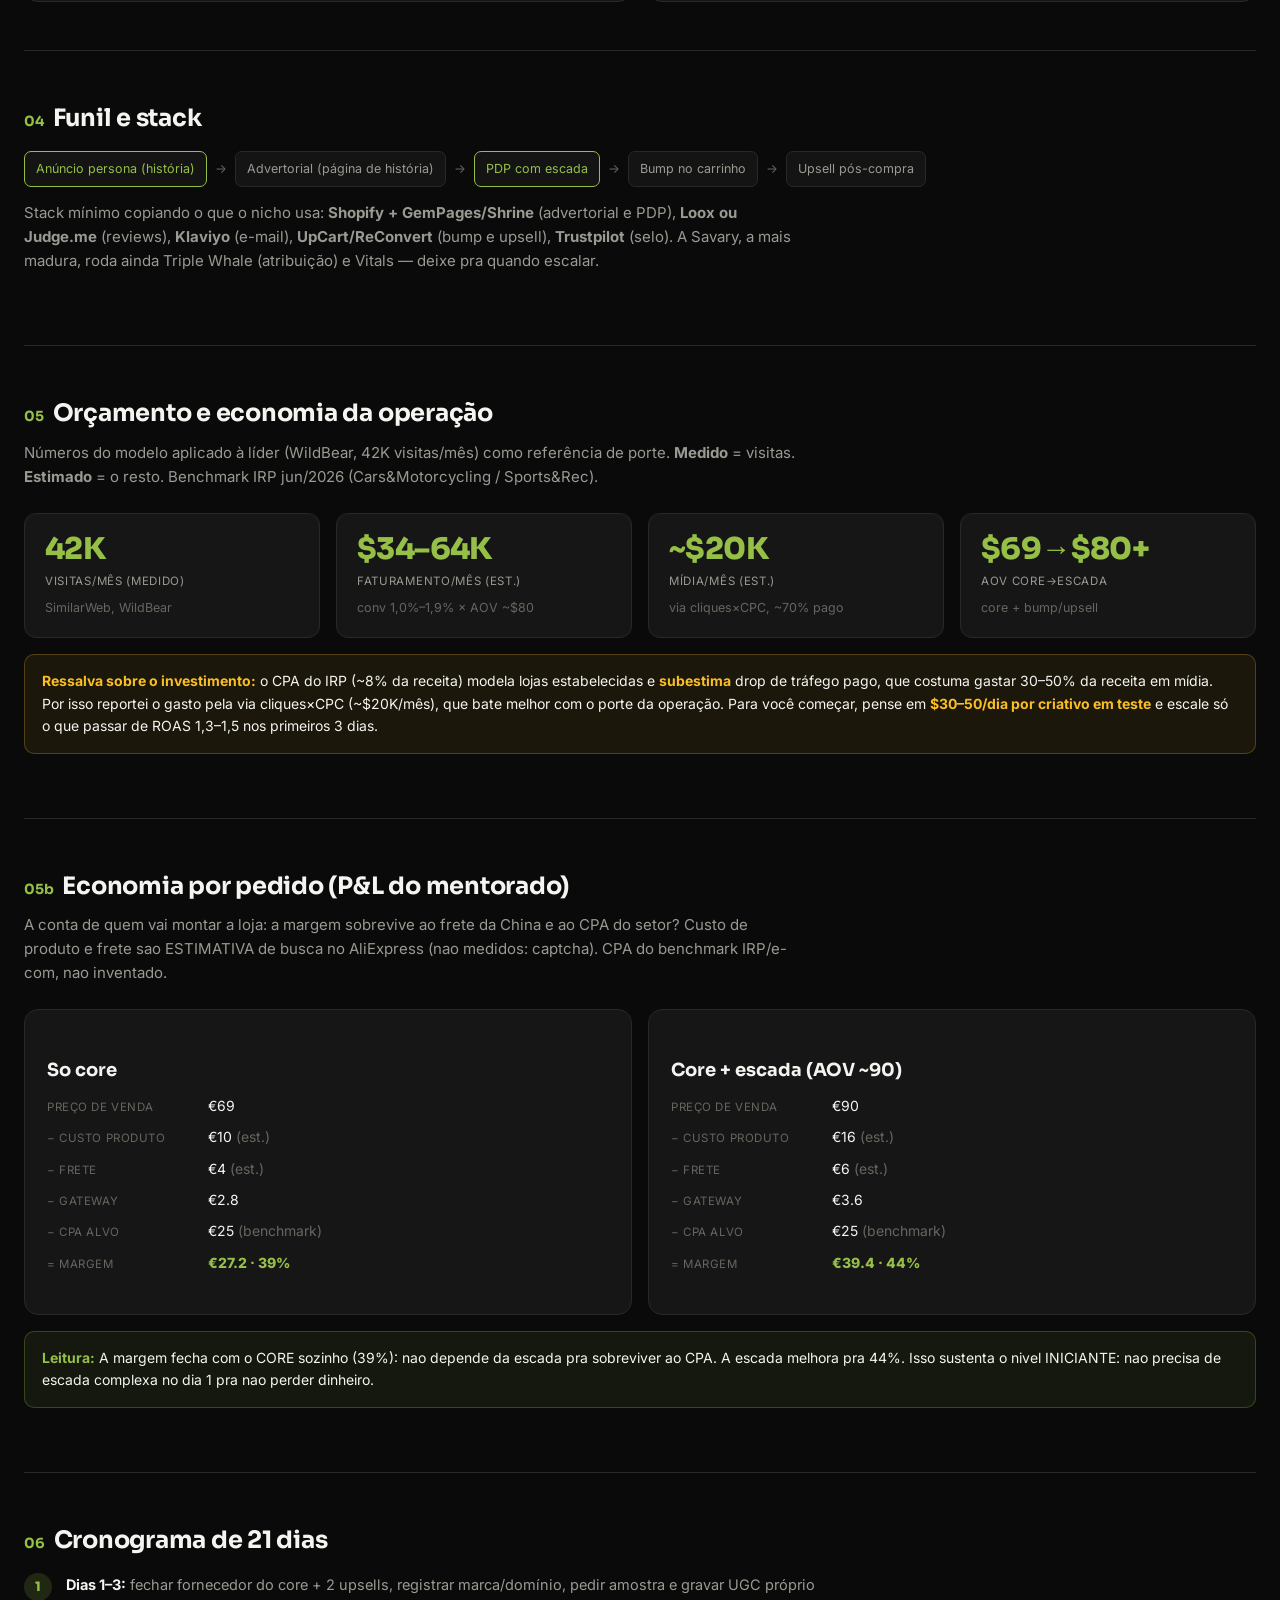
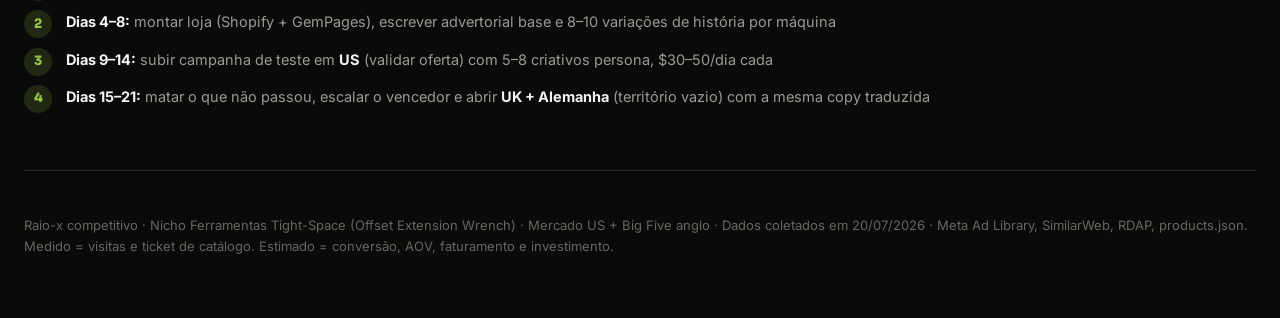
==== commit 39f33b74: "Plano: abre com Decisao de Mercado (pais/idioma/moeda) + coleccoes e links reforcados Co-Authored-By" ====
--- a/plano-de-acao.html
+++ b/plano-de-acao.html
@@ -6,6 +6,27 @@
 <h1>Como você entra nesse nicho</h1>
 <p class="sub">Marca, produto com fornecedor, escada de oferta, ângulos de copy, funil e orçamento. Tudo derivado do que as operações que já escalam estão fazendo.</p>
 </header>
+
+<section>
+<h2><span class="n">00</span>Decisão de mercado: onde montar a loja</h2>
+<p class="lead">Antes de qualquer produto, a decisão que define o resto. Puxada da página <a href="mercados.html">Mercados</a> (medida na Ad Library + Google Trends, não por achismo).</p>
+<div class="grid g2">
+<div class="op"><div class="r">Passo 1 · valida rápido e barato</div><h3>Reino Unido 🇬🇧</h3>
+<dl class="kv">
+<dt>Idioma da loja</dt><dd><b>Inglês</b> — a copy dos EUA entra sem tradução</dd>
+<dt>Moeda</dt><dd>Libra (£ GBP)</dd>
+<dt>Por quê</dt><dd>Ângulo quase vazio (4 anúncios ativos) + maior interesse de Google Trends entre mercados grandes (60). Menor esforço pra primeiro resultado.</dd>
+</dl></div>
+<div class="op"><div class="r">Passo 2 · a marca dedicada (oceano mais azul)</div><h3>DACH 🇩🇪🇦🇹🇨🇭</h3>
+<dl class="kv">
+<dt>Idioma da loja</dt><dd><b>Alemão</b> — marca Winkelmeister, copy traduzida</dd>
+<dt>Moeda</dt><dd>Euro (€ EUR)</dd>
+<dt>Por quê</dt><dd>Ângulo ZERO com mercado de categoria presente (19). O território mais aberto, mas exige traduzir e adaptar.</dd>
+</dl></div>
+</div>
+<div class="note"><b>Onde NÃO montar agora:</b> Estados Unidos (saturado, 295 ativos, briga de budget) e Canadá/Austrália (já sendo atacados pela WildBear). Deixe pra depois de validar UK e DACH.</div>
+</section>
+
 
 <section>
 <h2><span class="n">01</span>Arquitetura de catálogo da loja nova</h2>
